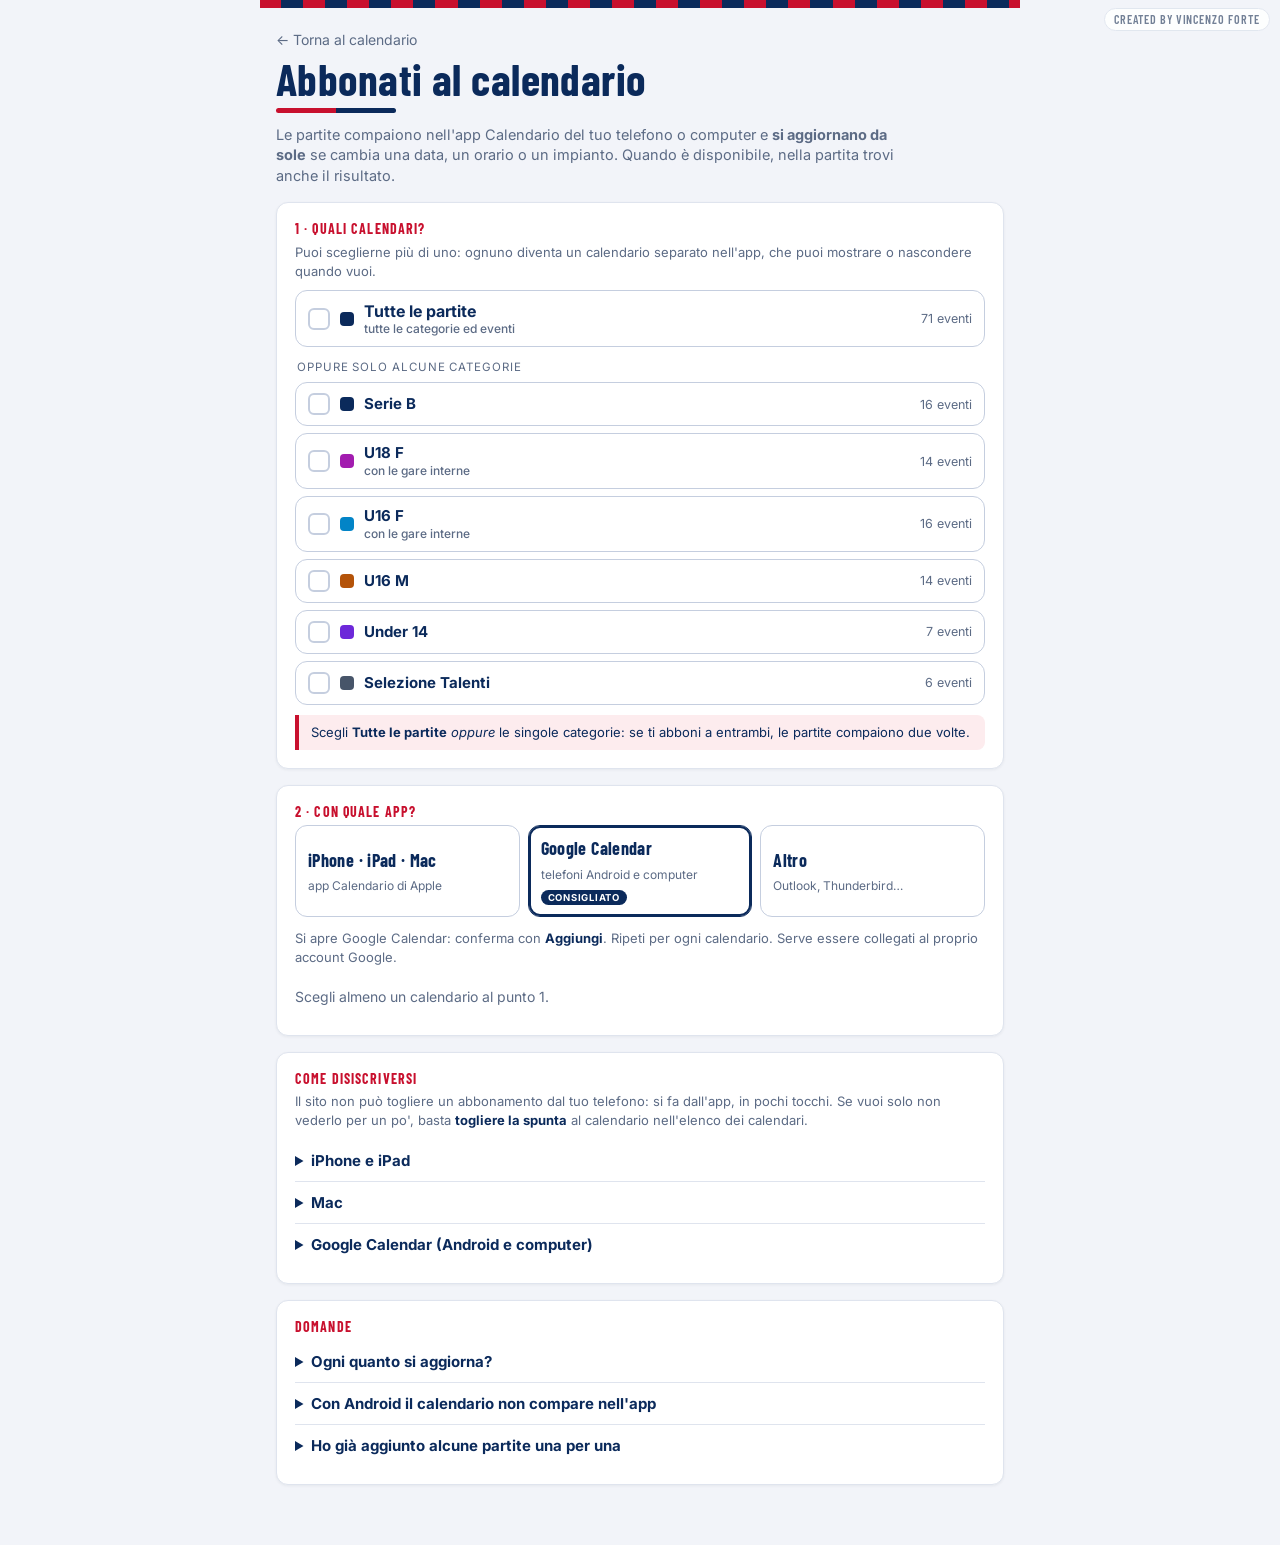
==== abbonati.html @ 2bb7a39c "Calendari da abbonamento (.ics) e pagine di anteprima - genera_ics.py: calendario.ics (tutte) + uno " ====
<!DOCTYPE html>
<html lang="it">
<head>
<meta charset="UTF-8">
<meta name="viewport" content="width=device-width, initial-scale=1, viewport-fit=cover">
<meta name="robots" content="noindex">
<title>Abbonati al calendario · HC Fondi Campionati 26-27</title>
<!-- tema (lo stesso delle altre pagine) + stile di questa pagina -->
<link rel="stylesheet" href="css/tema-rossoblu.css" id="tema">
<link rel="stylesheet" href="css/abbonati.css">
</head>
<body class="abbonati">

<a class="back" id="back" href="anteprima.html">← Torna al calendario</a>
<h1>Abbonati al calendario</h1>
<p class="lead">Le partite compaiono nell'app Calendario del tuo telefono o computer e
  <b>si aggiornano da sole</b> se cambia una data, un orario o un impianto. Quando è
  disponibile, nella partita trovi anche il risultato.</p>

<section class="card">
  <p class="stepn">1 · Quali calendari?</p>
  <p class="hint">Puoi sceglierne più di uno: ognuno diventa un calendario separato
    nell'app, che puoi mostrare o nascondere quando vuoi.</p>
  <div id="cals"></div>
  <p class="warn">Scegli <b>Tutte le partite</b> <i>oppure</i> le singole categorie:
    se ti abboni a entrambi, le partite compaiono due volte.</p>
</section>

<section class="card">
  <p class="stepn">2 · Con quale app?</p>
  <div class="apps" id="apps">
    <button type="button" class="app" data-app="apple"><b>iPhone · iPad · Mac</b><span>app Calendario di Apple</span></button>
    <button type="button" class="app" data-app="google"><b>Google Calendar</b><span>telefoni Android e computer</span></button>
    <button type="button" class="app" data-app="altro"><b>Altro</b><span>Outlook, Thunderbird…</span></button>
  </div>
  <p class="hint" id="app-hint"></p>
  <ul class="subs" id="subs"></ul>
</section>

<section class="card">
  <p class="stepn">Come disiscriversi</p>
  <p class="hint">Il sito non può togliere un abbonamento dal tuo telefono: si fa
    dall'app, in pochi tocchi. Se vuoi solo non vederlo per un po', basta
    <b>togliere la spunta</b> al calendario nell'elenco dei calendari.</p>
  <details>
    <summary>iPhone e iPad</summary>
    <ol>
      <li>Apri l'app <b>Calendario</b> e tocca <b>Calendari</b> in basso.</li>
      <li>Tocca <b>ⓘ</b> accanto a "HC Fondi · …".</li>
      <li>Scorri in fondo e tocca <b>Elimina calendario</b>.</li>
    </ol>
    <p>In alternativa: <b>Impostazioni → Calendario → Account → Calendari sottoscritti</b>,
      scegli il calendario e tocca <b>Elimina account</b>.</p>
  </details>
  <details>
    <summary>Mac</summary>
    <ol>
      <li>Apri l'app <b>Calendario</b>.</li>
      <li>Nella barra laterale fai clic destro su "HC Fondi · …".</li>
      <li>Scegli <b>Annulla iscrizione</b>.</li>
    </ol>
  </details>
  <details>
    <summary>Google Calendar (Android e computer)</summary>
    <ol>
      <li>Apri <a href="https://calendar.google.com/calendar/r/settings" target="_blank" rel="noopener">le impostazioni di Google Calendar</a>
        (dal computer o dal browser del telefono).</li>
      <li>A sinistra, sotto <b>Impostazioni per i miei calendari / Altri calendari</b>, scegli "HC Fondi · …".</li>
      <li>In fondo alla pagina tocca <b>Annulla iscrizione</b>.</li>
    </ol>
    <p>Nell'app Android si può solo nascondere il calendario: per eliminarlo serve il sito.</p>
  </details>
</section>

<section class="card">
  <p class="stepn">Domande</p>
  <details>
    <summary>Ogni quanto si aggiorna?</summary>
    <p>iPhone e Mac controllano di solito ogni poche ore (si può impostare in
      <b>Impostazioni → Calendario → Account → Calendari sottoscritti → Recupera</b>).
      Google Calendar decide da solo e può impiegare <b>fino a 24 ore</b>: per un cambio
      dell'ultimo minuto controlla sempre anche il sito.</p>
  </details>
  <details>
    <summary>Con Android il calendario non compare nell'app</summary>
    <p>Apri l'app Google Calendar → <b>Impostazioni</b> → tocca il calendario "HC Fondi · …"
      → attiva <b>Sincronizza</b>.</p>
  </details>
  <details>
    <summary>Ho già aggiunto alcune partite una per una</summary>
    <p>Gli eventi aggiunti singolarmente restano dove sono: dopo l'abbonamento puoi
      cancellarli, così non li vedi due volte.</p>
  </details>
</section>

<script>
// ==========================================================================
//  Abbonamento ai calendari .ics generati da genera_ics.py.
//  L'elenco dei calendari arriva da calendari.json (stessa cartella).
//  - iPhone/Mac: link webcal://…  (iOS chiede "Abbonati")
//  - Google:     calendar.google.com/calendar/render?cid=webcal://…
//  - Altro:      link https://… da copiare
// ==========================================================================

let CALS = [];
const chosen = new Set();
let app = "";

const esc = s => String(s ?? "").replace(/[&<>"]/g, c => ({"&":"&amp;","<":"&lt;",">":"&gt;",'"':"&quot;"}[c]));
const httpsUrl = f => new URL(f, location.href).href;
const webcalUrl = f => httpsUrl(f).replace(/^https?:/, "webcal:");
const googleUrl = f => "https://calendar.google.com/calendar/render?cid=" + webcalUrl(f);

function defaultApp(){
  const ua = navigator.userAgent;
  const apple = /iPhone|iPad|iPod|Macintosh/.test(ua) && !/Android/.test(ua);
  return apple ? "apple" : "google";
}

function renderCals(){
  const box = document.getElementById("cals");
  const all = CALS.filter(c=> c.all), cats = CALS.filter(c=> !c.all);
  const opt = c => `<label class="opt${c.all?" all":""}${chosen.has(c.key)?" on":""}">
      <input type="checkbox" value="${c.key}"${chosen.has(c.key)?" checked":""}>
      <span class="ck"></span><span class="dot ${c.key}"></span>
      <span class="nm">${esc(c.label)}${c.note?`<small>${esc(c.note)}</small>`:""}</span>
      <span class="ct">${c.count} ${c.count===1?"evento":"eventi"}</span>
    </label>`;
  box.innerHTML = all.map(opt).join("") + `<p class="sepl">oppure solo alcune categorie</p>` + cats.map(opt).join("");
}

function renderSubs(){
  const hint = document.getElementById("app-hint");
  hint.innerHTML = {
    apple: "Tocca <b>Abbonati</b> accanto a ogni calendario e conferma con <b>Abbonati</b> nella finestra che compare.",
    google: "Si apre Google Calendar: conferma con <b>Aggiungi</b>. Ripeti per ogni calendario. Serve essere collegati al proprio account Google.",
    altro: "Copia il link e incollalo nel tuo programma, nella funzione <b>Aggiungi calendario da URL</b> (o \"Iscriviti\").",
  }[app];
  document.querySelectorAll("#apps .app").forEach(b=> b.setAttribute("aria-pressed", String(b.dataset.app===app)));

  const list = CALS.filter(c=> chosen.has(c.key));
  const box = document.getElementById("subs");
  if(!list.length){ box.innerHTML = `<li class="empty-sel">Scegli almeno un calendario al punto 1.</li>`; return; }
  box.innerHTML = list.map(c=>{
    const btn = app==="altro"
      ? `<button type="button" class="go" data-copy="${esc(httpsUrl(c.file))}">Copia link</button>`
      : `<a class="go" href="${esc(app==="apple" ? webcalUrl(c.file) : googleUrl(c.file))}"${app==="google"?' target="_blank" rel="noopener"':""}>Abbonati</a>`;
    return `<li><span class="dot ${c.key}"></span>
      <span class="nm">${esc(c.label)}<small>${esc(app==="altro" ? httpsUrl(c.file) : c.count+" eventi")}</small></span>${btn}</li>`;
  }).join("");
}

async function copy(text, btn){
  try{ await navigator.clipboard.writeText(text); }
  catch(_){                                    // vecchi browser: selezione manuale
    const t = document.createElement("textarea"); t.value = text; document.body.appendChild(t);
    t.select(); try{ document.execCommand("copy"); }catch(e){} t.remove();
  }
  btn.textContent = "Copiato"; btn.classList.add("done");
}

document.getElementById("cals").addEventListener("change", e=>{
  const key = e.target.value, c = CALS.find(x=> x.key===key);
  if(e.target.checked){
    if(c.all) chosen.clear();                    // "Tutte" esclude le singole categorie
    else CALS.filter(x=> x.all).forEach(x=> chosen.delete(x.key));
    chosen.add(key);
  } else chosen.delete(key);
  renderCals(); renderSubs();
});
document.getElementById("apps").addEventListener("click", e=>{
  const b = e.target.closest(".app"); if(!b) return;
  app = b.dataset.app; renderSubs();
});
document.getElementById("subs").addEventListener("click", e=>{
  const cp = e.target.closest("[data-copy]");
  if(cp){ copy(cp.dataset.copy, cp); return; }
  const go = e.target.closest("a.go"); if(go) go.classList.add("done");
});

// "Torna al calendario": alla pagina da cui si è arrivati, se è di questo sito
try{
  const ref = document.referrer && new URL(document.referrer);
  if(ref && ref.origin===location.origin && !/abbonati\.html$/.test(ref.pathname))
    document.getElementById("back").href = ref.href;
}catch(_){}

(async function init(){
  app = defaultApp();
  // la scelta consigliata in base al dispositivo
  document.querySelector(`#apps .app[data-app="${app}"] span`).insertAdjacentHTML("afterend", `<span class="tag">consigliato</span>`);
  try{
    const res = await fetch("calendari.json", {cache:"no-store"});
    if(!res.ok) throw new Error("HTTP "+res.status);
    CALS = (await res.json()).calendars || [];
  }catch(err){
    document.getElementById("cals").innerHTML = `<p class="hint">Impossibile caricare l'elenco dei calendari (${esc(err.message)}).</p>`;
  }
  renderCals(); renderSubs();
})();

/* credito (offuscato, reinserito se rimosso) */
(function(){
  const n = new TextDecoder().decode(Uint8Array.from(atob("Y3JlYXRlZCBieSBWaW5jZW56byBGb3J0ZQ=="), c=>c.charCodeAt(0)));
  function ensure(){
    let el = document.getElementById("credit");
    if(!el){ el = document.createElement("div"); el.id = "credit"; document.body.appendChild(el); }
    if(el.textContent !== n) el.textContent = n;
  }
  ensure();
  try{ new MutationObserver(ensure).observe(document.body, {childList:true, subtree:true}); }catch(_){}
})();
</script>
</body>
</html>
---- css/tema-rossoblu.css ----
/* ==========================================================================
   TEMA ROSSOBLÙ — i colori sociali dell'HC Fondi (dal 1967, PalaFondi).
   Intestazione blu notte, accenti e partite in casa in rosso, una fascia
   a strisce verticali rosso/blu che richiama la maglia del club.
   Per regolare le tonalità basta cambiare --rosso e --blu qui sotto.
   ========================================================================== */
@import url("base.css");

:root{
  /* colori del club */
  --rosso:#C8102E;
  --rosso-scuro:#9B0C23;
  --blu:#0B2A5B;
  --blu-medio:#1C4E9C;

  --bg:#F2F4F9;
  --panel:#FFFFFF;
  --ink:#0B2A5B;
  --muted:#5C6B85;
  --line:#DFE4EE;
  --line-strong:#C5CEDF;
  --row-alt:#F8F9FC;

  --head-bg:var(--blu);
  --head-ink:#FFFFFF;

  /* "casa" = rosso del club */
  --fondi:var(--rosso);
  --fondi-tint:#FDECEE;

  /* categorie: tonalità che non si confondono col rosso "casa" */
  --serieb:var(--blu);  --serieb-t:#E3EAF6;
  --u18f:#A21CAF;       --u18f-t:#F6E6F8;
  --u16f:#0284C7;       --u16f-t:#E0F2FB;
  --u16m:#B45309;       --u16m-t:#FDF0DD;
  --u14:#6D28D9;        --u14-t:#EEE7FB;
  --interna:#0F766E;    --interna-t:#E1F1EF;
  --sel:#475569;        --sel-t:#ECEFF3;

  --today:#F2B705;
  /*--today:#C8102E;*/
  --today-ink:#2A2000;

  --mister:var(--blu-medio);

  /* strisce verticali "maglia" */
  --strisce:repeating-linear-gradient(90deg, var(--rosso) 0 22px, var(--blu) 22px 44px);
}

/* fascia a strisce in cima alla pagina */
body{
  border-top:8px solid transparent;
  border-image:var(--strisce) 1;
}

/* titolo blu con sottolineatura rosso/blu */
h1{color:var(--blu)}
h1::after{
  content:"";display:block;width:120px;height:5px;margin-top:8px;border-radius:3px;
  background:linear-gradient(90deg, var(--rosso) 0 50%, var(--blu) 50% 100%);
}
.eyebrow{color:var(--rosso)}

/* filtri */
.chip.month[aria-pressed="true"]{background:var(--rosso);border-color:var(--rosso);color:#fff}

/* tabellone: intestazione blu con filo rosso sotto */
.board{border-top:4px solid var(--rosso)}
thead th{border-bottom:3px solid var(--rosso)}
tbody th.time{color:var(--blu)}

/* card: le partite in casa hanno il bordo rosso */
.m.home{border-top-color:#F1B8C1;border-right-color:#F1B8C1;border-bottom-color:#F1B8C1}
.m.home .where.casa{background:var(--rosso);border-color:var(--rosso);color:#fff}
.m .teams .fp{color:var(--rosso)}

/* la Serie B (prima squadra) in evidenza con la doppia striscia */
.m.serieb{border-left:0;padding-left:12px;position:relative}
.m.serieb::before{
  content:"";position:absolute;left:0;top:0;bottom:0;width:6px;
  border-radius:var(--radius-card) 0 0 var(--radius-card);
  background:linear-gradient(90deg, var(--rosso) 0 50%, var(--blu) 50% 100%);
}

footer{border-top:3px solid transparent;border-image:var(--strisce) 1;padding-top:10px}
---- css/abbonati.css ----
/* ==========================================================================
   Pagina "Abbonati al calendario" (abbonati.html)
   Va collegato DOPO il file tema: usa le stesse variabili.
   ========================================================================== */

body.abbonati{max-width:760px;margin:0 auto;padding:20px 16px 60px}
.back{font-size:14px;color:var(--muted);text-decoration:none}
.back:hover{color:var(--fondi)}
body.abbonati h1{font-size:clamp(28px,7vw,44px);margin-top:8px}
.lead{color:var(--muted);font-size:14.5px;margin:12px 0 0;max-width:620px}

.card{
  background:var(--panel);border:1px solid var(--line);border-radius:var(--radius);
  box-shadow:var(--shadow);padding:16px 18px 18px;margin-top:16px;
}
.stepn{
  font-family:var(--font-display);font-weight:700;font-size:14px;letter-spacing:.08em;
  text-transform:uppercase;color:var(--fondi);margin:0 0 4px;
}
.hint{font-size:13px;color:var(--muted);margin:0 0 10px;line-height:1.45}
.hint b{color:var(--ink)}

/* ---------- passo 1: calendari (scelta multipla) ---------- */
.opt{
  display:flex;align-items:center;gap:10px;cursor:pointer;user-select:none;
  background:var(--panel);border:1.5px solid var(--line-strong);border-radius:12px;
  padding:10px 12px;margin-bottom:7px;transition:border-color .12s ease, background .12s ease;
}
.opt:hover{border-color:var(--ink)}
.opt input{position:absolute;opacity:0;pointer-events:none}
.opt .ck{
  width:22px;height:22px;border-radius:6px;border:2px solid var(--line-strong);flex:0 0 auto;
  display:flex;align-items:center;justify-content:center;color:#fff;font-size:15px;font-weight:800;
}
.opt .dot{width:14px;height:14px;border-radius:4px}
.dot.tutte{background:var(--head-bg)}
.opt .nm{font-weight:700;font-size:15px;flex:1;line-height:1.25}
.opt .nm small{display:block;font-weight:500;font-size:12px;color:var(--muted)}
.opt .ct{font-size:12.5px;color:var(--muted);white-space:nowrap}
.opt.on{border-color:var(--fondi);background:var(--fondi-tint)}
.opt.on .ck{background:var(--fondi);border-color:var(--fondi)}
.opt.on .ck::after{content:"✓"}
.opt:focus-within{outline:2px solid var(--fondi);outline-offset:2px}
.opt.all .nm{font-size:16px}
.sepl{font-size:11.5px;letter-spacing:.08em;text-transform:uppercase;color:var(--muted);margin:12px 2px 7px}

.warn{
  font-size:13px;line-height:1.45;background:var(--fondi-tint);border-left:4px solid var(--fondi);
  padding:8px 12px;border-radius:0 8px 8px 0;margin:10px 0 0;
}

/* ---------- passo 2: app ---------- */
.apps{display:grid;grid-template-columns:repeat(3,1fr);gap:8px;margin-bottom:12px}
.app{
  text-align:left;cursor:pointer;font:inherit;color:var(--ink);
  background:var(--panel);border:1.5px solid var(--line-strong);border-radius:12px;padding:10px 12px;
}
.app b{display:block;font-family:var(--font-display);font-size:18px;letter-spacing:.02em}
.app span{font-size:12px;color:var(--muted)}
.app .tag{
  display:inline-block;font-family:var(--font-body);font-size:9.5px;font-weight:700;letter-spacing:.08em;
  text-transform:uppercase;background:var(--head-bg);color:var(--head-ink);border-radius:999px;
  padding:1px 7px;margin-top:4px;
}
.app[aria-pressed="true"]{border-color:var(--head-bg);box-shadow:0 0 0 2px var(--head-bg) inset}

/* elenco dei calendari scelti con il pulsante "Abbonati" */
.subs{list-style:none;margin:0;padding:0}
.subs li{
  display:flex;align-items:center;gap:10px;padding:10px 0;border-top:1px solid var(--line);
}
.subs li:first-child{border-top:0}
.subs .nm{flex:1;font-weight:600}
.subs .nm small{display:block;font-weight:400;font-size:11.5px;color:var(--muted);
  overflow:hidden;text-overflow:ellipsis;white-space:nowrap;max-width:46vw}
.go{
  flex:0 0 auto;text-decoration:none;cursor:pointer;border:1.5px solid var(--head-bg);
  font-family:var(--font-display);font-weight:700;font-size:15px;letter-spacing:.05em;text-transform:uppercase;
  background:var(--head-bg);color:var(--head-ink);border-radius:10px;padding:9px 14px;
}
.go.done{background:var(--panel);color:var(--ok);border-color:var(--ok)}
.go.done::before{content:"✓ "}
.empty-sel{font-size:14px;color:var(--muted);padding:6px 0}

/* ---------- disiscriversi / domande ---------- */
details{border-top:1px solid var(--line);padding:10px 0}
details:first-of-type{border-top:0}
summary{cursor:pointer;font-weight:700;font-size:15px}
details ol,details ul{margin:8px 0 2px;padding-left:22px;font-size:14px;line-height:1.55}
details p{font-size:14px;line-height:1.55;margin:8px 0 0}
details a,.card a.link{color:var(--fondi)}


@media (max-width:600px){
  body.abbonati{padding:14px 12px 50px}
  .card{padding:14px 14px 16px}
  .apps{grid-template-columns:1fr}
  .app{display:flex;align-items:center;gap:10px;flex-wrap:wrap}
  .app b{font-size:17px}
  .app .tag{margin-top:0}
}
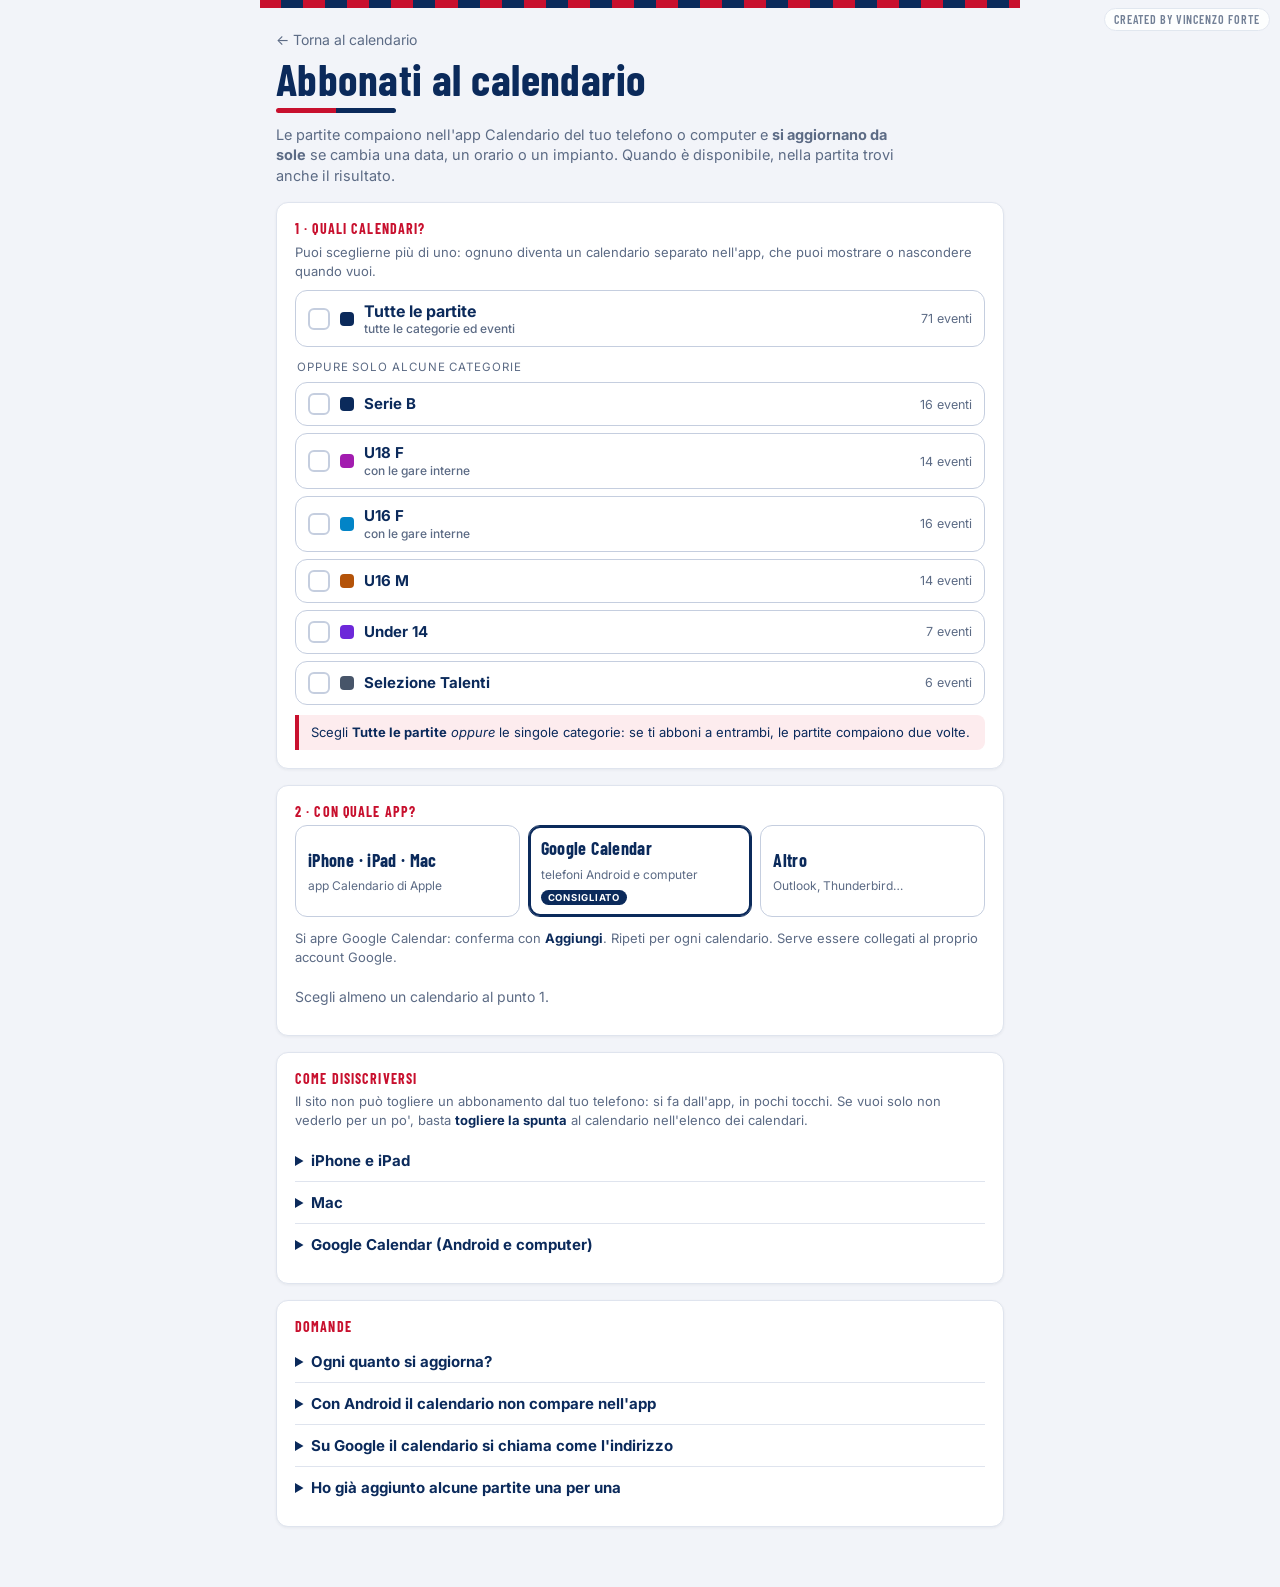
==== commit f418a845: "Abbonati: percorso Google per Android e istruzioni per rinominare - su Android l'app Google Calendar" ====
--- a/abbonati.html
+++ b/abbonati.html
@@ -35,6 +35,20 @@
   </div>
   <p class="hint" id="app-hint"></p>
   <ul class="subs" id="subs"></ul>
+  <div class="steps hidden" id="android-steps">
+    <p><b>Sul telefono Android l'app Google Calendar non permette di abbonarsi</b>: va fatto
+      una volta dal sito di Google, poi il calendario compare da solo anche nell'app.</p>
+    <ol>
+      <li>Tocca <b>Copia link</b> accanto al calendario.</li>
+      <li>Apri la pagina di Google qui sotto. Se invece si apre l'app, aprila dal browser
+        (Chrome) e attiva <b>⋮ → Sito desktop</b>.</li>
+      <li>Incolla il link nel campo <b>URL del calendario</b> e tocca <b>Aggiungi calendario</b>.
+        Ripeti per ogni calendario.</li>
+    </ol>
+    <a class="go" href="https://calendar.google.com/calendar/r/settings/addbyurl" target="_blank" rel="noopener">Apri "Aggiungi da URL" di Google</a>
+    <p class="hint">Più semplice ancora: apri questa pagina da un computer e usa
+      <b>Abbonati</b>.</p>
+  </div>
 </section>
 
 <section class="card">
@@ -83,8 +97,16 @@
   </details>
   <details>
     <summary>Con Android il calendario non compare nell'app</summary>
-    <p>Apri l'app Google Calendar → <b>Impostazioni</b> → tocca il calendario "HC Fondi · …"
-      → attiva <b>Sincronizza</b>.</p>
+    <p>Controlla prima di averlo aggiunto dal sito di Google (vedi il punto 2: dall'app non
+      si può). Poi apri l'app Google Calendar → <b>Impostazioni</b> → tocca il calendario
+      "HC Fondi · …" → attiva <b>Sincronizza</b>. La prima volta le partite possono
+      comparire anche dopo qualche ora.</p>
+  </details>
+  <details>
+    <summary>Su Google il calendario si chiama come l'indirizzo</summary>
+    <p>Google a volte usa l'indirizzo del file come nome. Per cambiarlo: da computer apri
+      <a href="https://calendar.google.com/calendar/r/settings" target="_blank" rel="noopener">le impostazioni di Google Calendar</a>,
+      scegli il calendario a sinistra e scrivi il nome che preferisci nel campo <b>Nome</b>.</p>
   </details>
   <details>
     <summary>Ho già aggiunto alcune partite una per una</summary>
@@ -98,7 +120,11 @@
 //  Abbonamento ai calendari .ics generati da genera_ics.py.
 //  L'elenco dei calendari arriva da calendari.json (stessa cartella).
 //  - iPhone/Mac: link webcal://…  (iOS chiede "Abbonati")
-//  - Google:     calendar.google.com/calendar/render?cid=webcal://…
+//  - Google:     calendar.google.com/calendar/render?cid=https%3A%2F%2F…  (indirizzo https codificato:
+//                con webcal:// in chiaro l'app Android mostrava il nome con caratteri strani)
+//                L'app Google Calendar per Android NON sa abbonarsi da indirizzo (legge cid
+//                come ID di un calendario Google e dice "importato" senza aggiungere nulla):
+//                su Android si mostrano "Copia link" + la pagina "Aggiungi da URL" di Google.
 //  - Altro:      link https://… da copiare
 // ==========================================================================
 
@@ -109,7 +135,10 @@
 const esc = s => String(s ?? "").replace(/[&<>"]/g, c => ({"&":"&amp;","<":"&lt;",">":"&gt;",'"':"&quot;"}[c]));
 const httpsUrl = f => new URL(f, location.href).href;
 const webcalUrl = f => httpsUrl(f).replace(/^https?:/, "webcal:");
-const googleUrl = f => "https://calendar.google.com/calendar/render?cid=" + webcalUrl(f);
+const googleUrl = f => "https://calendar.google.com/calendar/render?cid=" + encodeURIComponent(httpsUrl(f));
+
+// Android (o ?android=1 per provare la versione Android da computer)
+const ANDROID = /Android/i.test(navigator.userAgent) || new URLSearchParams(location.search).has("android");
 
 function defaultApp(){
   const ua = navigator.userAgent;
@@ -131,22 +160,25 @@
 
 function renderSubs(){
   const hint = document.getElementById("app-hint");
+  const mode = app==="google" && ANDROID ? "android" : app;   // Google da Android: niente link diretto
   hint.innerHTML = {
+    android: "Segui i passi qui sotto: l'app Google Calendar non permette di abbonarsi direttamente.",
     apple: "Tocca <b>Abbonati</b> accanto a ogni calendario e conferma con <b>Abbonati</b> nella finestra che compare.",
     google: "Si apre Google Calendar: conferma con <b>Aggiungi</b>. Ripeti per ogni calendario. Serve essere collegati al proprio account Google.",
     altro: "Copia il link e incollalo nel tuo programma, nella funzione <b>Aggiungi calendario da URL</b> (o \"Iscriviti\").",
-  }[app];
+  }[mode];
+  document.getElementById("android-steps").classList.toggle("hidden", mode!=="android");
   document.querySelectorAll("#apps .app").forEach(b=> b.setAttribute("aria-pressed", String(b.dataset.app===app)));
 
   const list = CALS.filter(c=> chosen.has(c.key));
   const box = document.getElementById("subs");
   if(!list.length){ box.innerHTML = `<li class="empty-sel">Scegli almeno un calendario al punto 1.</li>`; return; }
   box.innerHTML = list.map(c=>{
-    const btn = app==="altro"
+    const btn = mode==="altro" || mode==="android"
       ? `<button type="button" class="go" data-copy="${esc(httpsUrl(c.file))}">Copia link</button>`
       : `<a class="go" href="${esc(app==="apple" ? webcalUrl(c.file) : googleUrl(c.file))}"${app==="google"?' target="_blank" rel="noopener"':""}>Abbonati</a>`;
     return `<li><span class="dot ${c.key}"></span>
-      <span class="nm">${esc(c.label)}<small>${esc(app==="altro" ? httpsUrl(c.file) : c.count+" eventi")}</small></span>${btn}</li>`;
+      <span class="nm">${esc(c.label)}<small>${esc(mode==="apple" || mode==="google" ? c.count+" eventi" : httpsUrl(c.file))}</small></span>${btn}</li>`;
   }).join("");
 }
 
--- a/css/abbonati.css
+++ b/css/abbonati.css
@@ -80,6 +80,16 @@
 }
 .go.done{background:var(--panel);color:var(--ok);border-color:var(--ok)}
 .go.done::before{content:"✓ "}
+/* istruzioni per Google su Android */
+.steps{
+  margin-top:12px;padding:12px 14px;border-radius:10px;
+  background:var(--row-alt);border:1px solid var(--line);font-size:14px;line-height:1.5;
+}
+.steps p{margin:0 0 6px}
+.steps ol{margin:4px 0 12px;padding-left:22px}
+.steps .go{display:inline-block}
+.steps .hint{margin:10px 0 0}
+
 .empty-sel{font-size:14px;color:var(--muted);padding:6px 0}
 
 /* ---------- disiscriversi / domande ---------- */
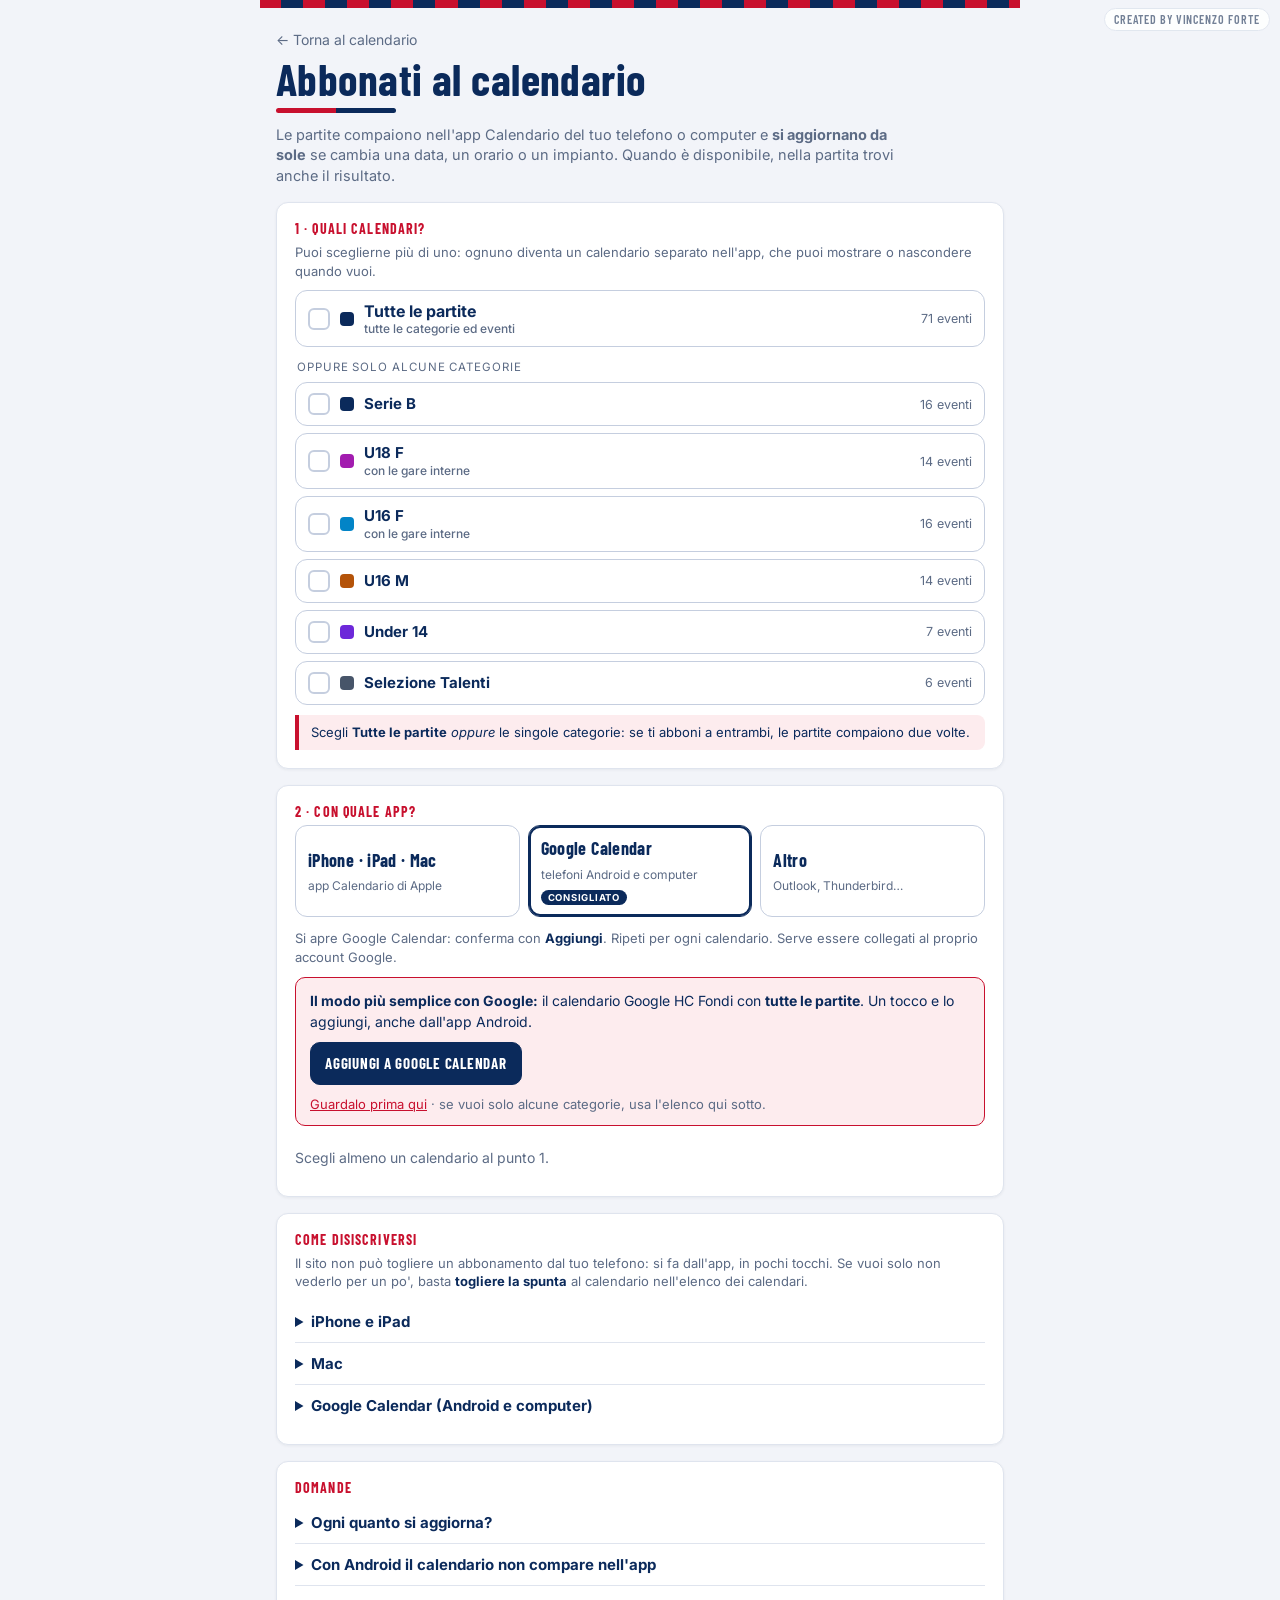
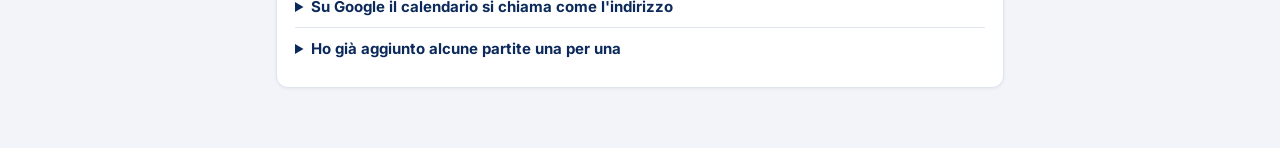
==== commit 251a1b0c: "Anteprima calendario Google condiviso e script di sincronizzazione - calendario-google.html (antepri" ====
--- a/abbonati.html
+++ b/abbonati.html
@@ -34,6 +34,13 @@
     <button type="button" class="app" data-app="altro"><b>Altro</b><span>Outlook, Thunderbird…</span></button>
   </div>
   <p class="hint" id="app-hint"></p>
+  <div class="gbox hidden" id="gbox">
+    <p><b>Il modo più semplice con Google:</b> il calendario Google HC Fondi con
+      <b>tutte le partite</b>. Un tocco e lo aggiungi, anche dall'app Android.</p>
+    <a class="go" id="gbox-add" target="_blank" rel="noopener">Aggiungi a Google Calendar</a>
+    <p class="hint"><a class="link" href="calendario-google.html">Guardalo prima qui</a> ·
+      se vuoi solo alcune categorie, usa l'elenco qui sotto.</p>
+  </div>
   <ul class="subs" id="subs"></ul>
   <div class="steps hidden" id="android-steps">
     <p><b>Sul telefono Android l'app Google Calendar non permette di abbonarsi</b>: va fatto
@@ -126,7 +133,12 @@
 //                come ID di un calendario Google e dice "importato" senza aggiungere nulla):
 //                su Android si mostrano "Copia link" + la pagina "Aggiungi da URL" di Google.
 //  - Altro:      link https://… da copiare
+//  - Google, in più: il calendario Google pubblico con tutte le partite
+//                (GOOGLE_CAL_ID, render?cid=<ID>): con un ID di calendario Google
+//                funziona anche dall'app Android. Vuoto = riquadro nascosto.
 // ==========================================================================
+
+const GOOGLE_CAL_ID = "bcbce8opp025mqrok78200b18hrtvbp3@import.calendar.google.com";
 
 let CALS = [];
 const chosen = new Set();
@@ -162,12 +174,15 @@
   const hint = document.getElementById("app-hint");
   const mode = app==="google" && ANDROID ? "android" : app;   // Google da Android: niente link diretto
   hint.innerHTML = {
-    android: "Segui i passi qui sotto: l'app Google Calendar non permette di abbonarsi direttamente.",
+    android: GOOGLE_CAL_ID
+      ? "Per tutte le partite usa il pulsante qui sotto. Per le singole categorie segui i passi più in basso: l'app Google Calendar non permette di abbonarsi a un indirizzo."
+      : "Segui i passi qui sotto: l'app Google Calendar non permette di abbonarsi direttamente.",
     apple: "Tocca <b>Abbonati</b> accanto a ogni calendario e conferma con <b>Abbonati</b> nella finestra che compare.",
     google: "Si apre Google Calendar: conferma con <b>Aggiungi</b>. Ripeti per ogni calendario. Serve essere collegati al proprio account Google.",
     altro: "Copia il link e incollalo nel tuo programma, nella funzione <b>Aggiungi calendario da URL</b> (o \"Iscriviti\").",
   }[mode];
   document.getElementById("android-steps").classList.toggle("hidden", mode!=="android");
+  document.getElementById("gbox").classList.toggle("hidden", app!=="google" || !GOOGLE_CAL_ID);
   document.querySelectorAll("#apps .app").forEach(b=> b.setAttribute("aria-pressed", String(b.dataset.app===app)));
 
   const list = CALS.filter(c=> chosen.has(c.key));
@@ -219,6 +234,8 @@
 
 (async function init(){
   app = defaultApp();
+  if(GOOGLE_CAL_ID) document.getElementById("gbox-add").href =
+    "https://calendar.google.com/calendar/render?cid=" + encodeURIComponent(GOOGLE_CAL_ID);
   // la scelta consigliata in base al dispositivo
   document.querySelector(`#apps .app[data-app="${app}"] span`).insertAdjacentHTML("afterend", `<span class="tag">consigliato</span>`);
   try{
--- a/css/abbonati.css
+++ b/css/abbonati.css
@@ -109,3 +109,22 @@
   .app b{font-size:17px}
   .app .tag{margin-top:0}
 }
+
+/* ---------- calendario Google (calendario-google.html e box in abbonati.html) ---------- */
+.gcal .card > .go{display:inline-block}
+.gcal-note{margin:10px 0 0}
+.gcal-note a,.gbox a.link{color:var(--fondi)}
+.gcal-frame{padding:8px}
+.gcal-frame iframe{display:block;width:100%;height:640px;border:0;border-radius:8px;background:#fff}
+.gcal-frame .gcal-note{padding:0 6px 4px}
+.gbox{
+  margin:0 0 12px;padding:12px 14px;border-radius:10px;
+  background:var(--fondi-tint);border:1px solid var(--fondi);font-size:14px;line-height:1.5;
+}
+.gbox p{margin:0 0 10px}
+.gbox .go{display:inline-block}
+.gbox .hint{margin:10px 0 0}
+@media (max-width:600px){
+  .gcal-frame{padding:4px}
+  .gcal-frame iframe{height:70vh;min-height:420px}
+}
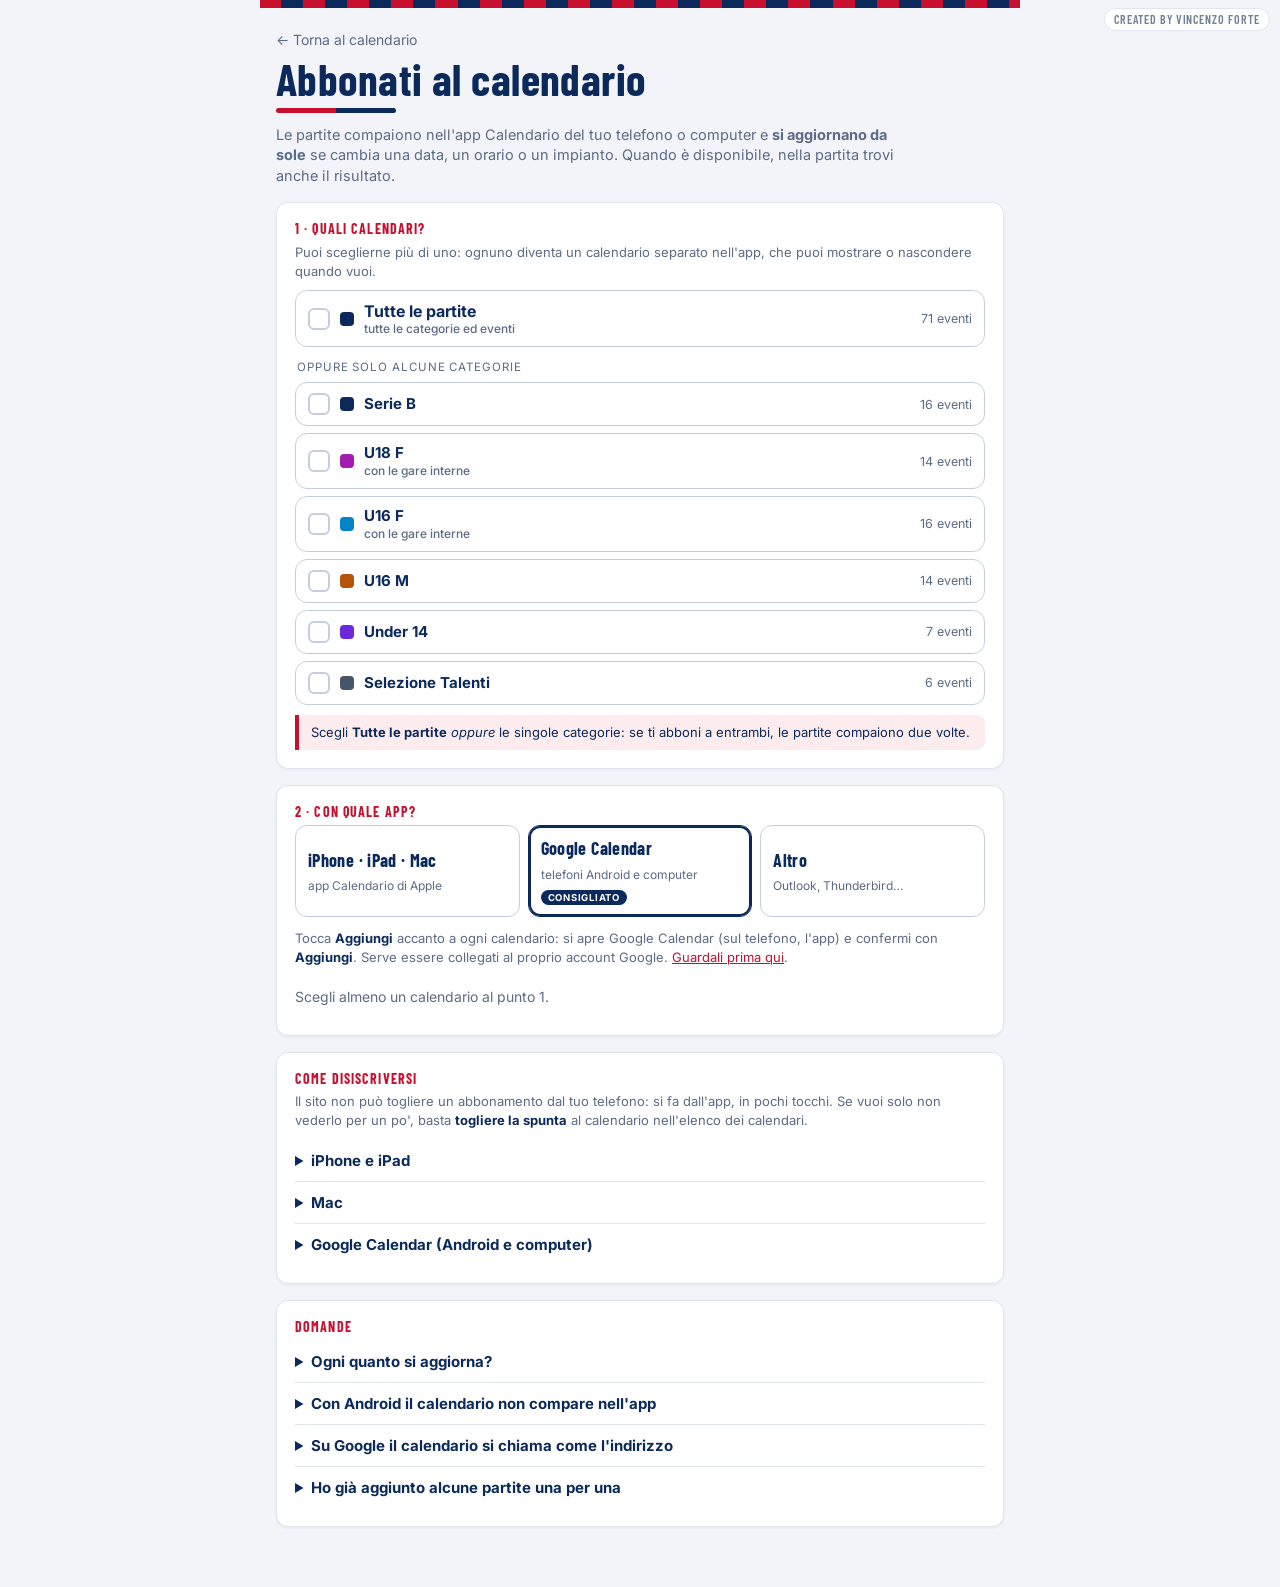
==== commit 71ee5f5c: "Anteprima: un calendario Google pubblico per ogni categoria - js/calendari-google.js: ID dei calenda" ====
--- a/abbonati.html
+++ b/abbonati.html
@@ -8,6 +8,7 @@
 <!-- tema (lo stesso delle altre pagine) + stile di questa pagina -->
 <link rel="stylesheet" href="css/tema-rossoblu.css" id="tema">
 <link rel="stylesheet" href="css/abbonati.css">
+<script src="js/calendari-google.js"></script>
 </head>
 <body class="abbonati">
 
@@ -34,13 +35,6 @@
     <button type="button" class="app" data-app="altro"><b>Altro</b><span>Outlook, Thunderbird…</span></button>
   </div>
   <p class="hint" id="app-hint"></p>
-  <div class="gbox hidden" id="gbox">
-    <p><b>Il modo più semplice con Google:</b> il calendario Google HC Fondi con
-      <b>tutte le partite</b>. Un tocco e lo aggiungi, anche dall'app Android.</p>
-    <a class="go" id="gbox-add" target="_blank" rel="noopener">Aggiungi a Google Calendar</a>
-    <p class="hint"><a class="link" href="calendario-google.html">Guardalo prima qui</a> ·
-      se vuoi solo alcune categorie, usa l'elenco qui sotto.</p>
-  </div>
   <ul class="subs" id="subs"></ul>
   <div class="steps hidden" id="android-steps">
     <p><b>Sul telefono Android l'app Google Calendar non permette di abbonarsi</b>: va fatto
@@ -133,12 +127,13 @@
 //                come ID di un calendario Google e dice "importato" senza aggiungere nulla):
 //                su Android si mostrano "Copia link" + la pagina "Aggiungi da URL" di Google.
 //  - Altro:      link https://… da copiare
-//  - Google, in più: il calendario Google pubblico con tutte le partite
-//                (GOOGLE_CAL_ID, render?cid=<ID>): con un ID di calendario Google
-//                funziona anche dall'app Android. Vuoto = riquadro nascosto.
+//  - Google, se il calendario ha un calendario Google pubblico (js/calendari-google.js):
+//                render?cid=<ID Google>. Così funziona anche dall'app Android,
+//                che legge cid proprio come ID di un calendario Google.
 // ==========================================================================
 
-const GOOGLE_CAL_ID = "bcbce8opp025mqrok78200b18hrtvbp3@import.calendar.google.com";
+const GID = window.GOOGLE_CAL_IDS || {};
+const googleIdUrl = id => "https://calendar.google.com/calendar/render?cid=" + encodeURIComponent(id);
 
 let CALS = [];
 const chosen = new Set();
@@ -172,28 +167,32 @@
 
 function renderSubs(){
   const hint = document.getElementById("app-hint");
-  const mode = app==="google" && ANDROID ? "android" : app;   // Google da Android: niente link diretto
-  hint.innerHTML = {
-    android: GOOGLE_CAL_ID
-      ? "Per tutte le partite usa il pulsante qui sotto. Per le singole categorie segui i passi più in basso: l'app Google Calendar non permette di abbonarsi a un indirizzo."
-      : "Segui i passi qui sotto: l'app Google Calendar non permette di abbonarsi direttamente.",
+  const list = CALS.filter(c=> chosen.has(c.key));
+  const gid = c => app==="google" && GID[c.key];          // calendario Google pubblico
+  const mode = app==="google" && ANDROID ? "android" : app; // Google da Android: niente link .ics diretto
+  const tutti = list.length > 0 && list.every(gid);
+  const copia = mode==="android" && list.some(c=> !gid(c));
+  hint.innerHTML = app==="google" && (tutti || !list.length) && Object.values(GID).some(Boolean)
+    ? "Tocca <b>Aggiungi</b> accanto a ogni calendario: si apre Google Calendar (sul telefono, l'app) e confermi con <b>Aggiungi</b>. Serve essere collegati al proprio account Google. <a class=\"link\" href=\"calendario-google.html\">Guardali prima qui</a>."
+    : {
+    android: "Segui i passi qui sotto: l'app Google Calendar non permette di abbonarsi a un indirizzo.",
     apple: "Tocca <b>Abbonati</b> accanto a ogni calendario e conferma con <b>Abbonati</b> nella finestra che compare.",
     google: "Si apre Google Calendar: conferma con <b>Aggiungi</b>. Ripeti per ogni calendario. Serve essere collegati al proprio account Google.",
     altro: "Copia il link e incollalo nel tuo programma, nella funzione <b>Aggiungi calendario da URL</b> (o \"Iscriviti\").",
   }[mode];
-  document.getElementById("android-steps").classList.toggle("hidden", mode!=="android");
-  document.getElementById("gbox").classList.toggle("hidden", app!=="google" || !GOOGLE_CAL_ID);
+  document.getElementById("android-steps").classList.toggle("hidden", !copia);
   document.querySelectorAll("#apps .app").forEach(b=> b.setAttribute("aria-pressed", String(b.dataset.app===app)));
 
-  const list = CALS.filter(c=> chosen.has(c.key));
   const box = document.getElementById("subs");
   if(!list.length){ box.innerHTML = `<li class="empty-sel">Scegli almeno un calendario al punto 1.</li>`; return; }
   box.innerHTML = list.map(c=>{
-    const btn = mode==="altro" || mode==="android"
+    const btn = gid(c)
+      ? `<a class="go" href="${esc(googleIdUrl(gid(c)))}" target="_blank" rel="noopener">Aggiungi</a>`
+      : mode==="altro" || mode==="android"
       ? `<button type="button" class="go" data-copy="${esc(httpsUrl(c.file))}">Copia link</button>`
       : `<a class="go" href="${esc(app==="apple" ? webcalUrl(c.file) : googleUrl(c.file))}"${app==="google"?' target="_blank" rel="noopener"':""}>Abbonati</a>`;
     return `<li><span class="dot ${c.key}"></span>
-      <span class="nm">${esc(c.label)}<small>${esc(mode==="apple" || mode==="google" ? c.count+" eventi" : httpsUrl(c.file))}</small></span>${btn}</li>`;
+      <span class="nm">${esc(c.label)}<small>${esc(gid(c) || mode==="apple" || mode==="google" ? c.count+" eventi" : httpsUrl(c.file))}</small></span>${btn}</li>`;
   }).join("");
 }
 
@@ -234,8 +233,6 @@
 
 (async function init(){
   app = defaultApp();
-  if(GOOGLE_CAL_ID) document.getElementById("gbox-add").href =
-    "https://calendar.google.com/calendar/render?cid=" + encodeURIComponent(GOOGLE_CAL_ID);
   // la scelta consigliata in base al dispositivo
   document.querySelector(`#apps .app[data-app="${app}"] span`).insertAdjacentHTML("afterend", `<span class="tag">consigliato</span>`);
   try{
--- a/css/abbonati.css
+++ b/css/abbonati.css
@@ -110,21 +110,23 @@
   .app .tag{margin-top:0}
 }
 
-/* ---------- calendario Google (calendario-google.html e box in abbonati.html) ---------- */
+/* ---------- calendario Google (calendario-google.html) ---------- */
 .gcal .card > .go{display:inline-block}
 .gcal-note{margin:10px 0 0}
-.gcal-note a,.gbox a.link{color:var(--fondi)}
+.gcal-note a,#app-hint a.link{color:var(--fondi)}
 .gcal-frame{padding:8px}
 .gcal-frame iframe{display:block;width:100%;height:640px;border:0;border-radius:8px;background:#fff}
 .gcal-frame .gcal-note{padding:0 6px 4px}
-.gbox{
-  margin:0 0 12px;padding:12px 14px;border-radius:10px;
-  background:var(--fondi-tint);border:1px solid var(--fondi);font-size:14px;line-height:1.5;
-}
-.gbox p{margin:0 0 10px}
-.gbox .go{display:inline-block}
-.gbox .hint{margin:10px 0 0}
 @media (max-width:600px){
   .gcal-frame{padding:4px}
   .gcal-frame iframe{height:70vh;min-height:420px}
 }
+/* scelta del calendario da vedere */
+.gsel{display:flex;flex-wrap:wrap;gap:6px;margin:0 0 12px}
+.gsel:empty{display:none}
+.gsel button{
+  display:inline-flex;align-items:center;gap:6px;cursor:pointer;font:inherit;font-size:13.5px;font-weight:600;
+  color:var(--ink);background:var(--panel);border:1.5px solid var(--line-strong);border-radius:999px;padding:5px 11px;
+}
+.gsel .dot{width:10px;height:10px;border-radius:3px}
+.gsel button[aria-pressed="true"]{border-color:var(--fondi);background:var(--fondi-tint)}
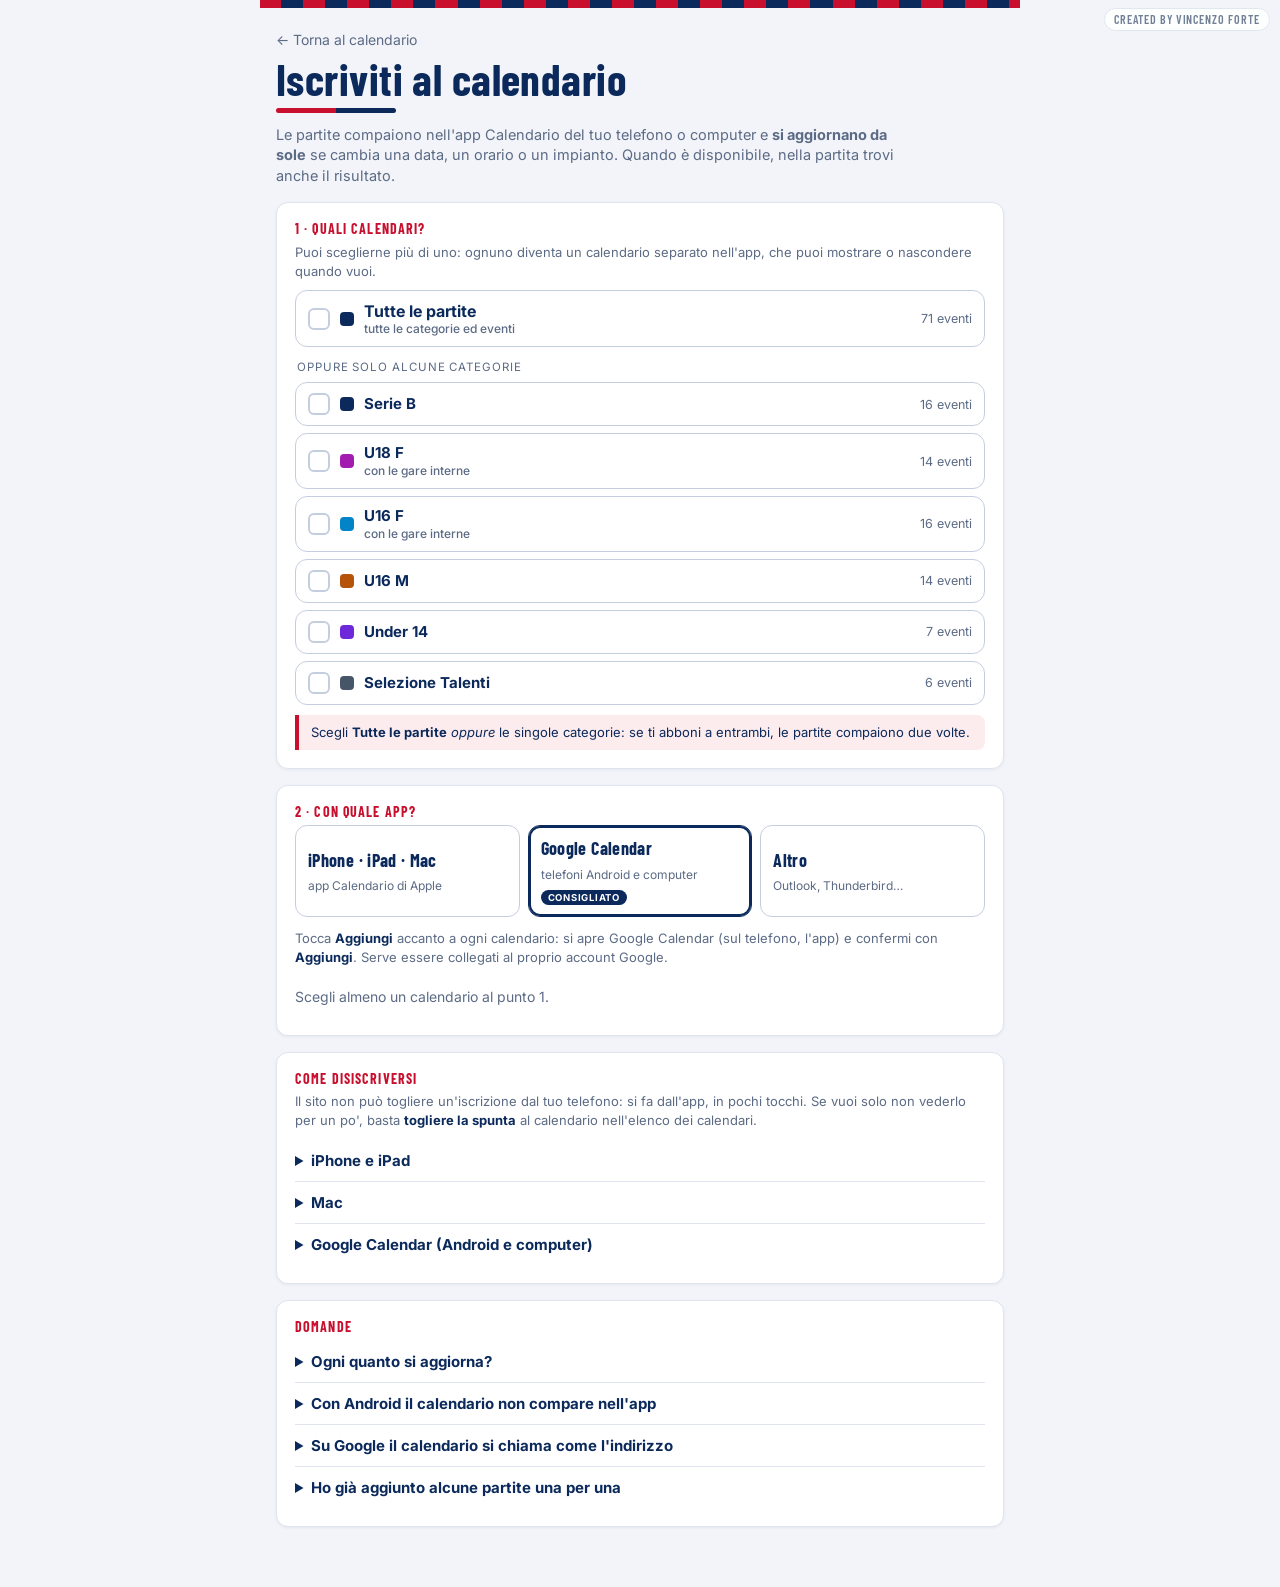
==== commit 408e458b: "Anteprima: "Iscriviti al calendario" e pagina Calendario Google nascosta - "Abbonati" -> "Iscriviti"" ====
--- a/abbonati.html
+++ b/abbonati.html
@@ -4,7 +4,7 @@
 <meta charset="UTF-8">
 <meta name="viewport" content="width=device-width, initial-scale=1, viewport-fit=cover">
 <meta name="robots" content="noindex">
-<title>Abbonati al calendario · HC Fondi Campionati 26-27</title>
+<title>Iscriviti al calendario · HC Fondi Campionati 26-27</title>
 <!-- tema (lo stesso delle altre pagine) + stile di questa pagina -->
 <link rel="stylesheet" href="css/tema-rossoblu.css" id="tema">
 <link rel="stylesheet" href="css/abbonati.css">
@@ -13,7 +13,7 @@
 <body class="abbonati">
 
 <a class="back" id="back" href="anteprima.html">← Torna al calendario</a>
-<h1>Abbonati al calendario</h1>
+<h1>Iscriviti al calendario</h1>
 <p class="lead">Le partite compaiono nell'app Calendario del tuo telefono o computer e
   <b>si aggiornano da sole</b> se cambia una data, un orario o un impianto. Quando è
   disponibile, nella partita trovi anche il risultato.</p>
@@ -48,13 +48,13 @@
     </ol>
     <a class="go" href="https://calendar.google.com/calendar/r/settings/addbyurl" target="_blank" rel="noopener">Apri "Aggiungi da URL" di Google</a>
     <p class="hint">Più semplice ancora: apri questa pagina da un computer e usa
-      <b>Abbonati</b>.</p>
+      <b>Iscriviti</b>.</p>
   </div>
 </section>
 
 <section class="card">
   <p class="stepn">Come disiscriversi</p>
-  <p class="hint">Il sito non può togliere un abbonamento dal tuo telefono: si fa
+  <p class="hint">Il sito non può togliere un'iscrizione dal tuo telefono: si fa
     dall'app, in pochi tocchi. Se vuoi solo non vederlo per un po', basta
     <b>togliere la spunta</b> al calendario nell'elenco dei calendari.</p>
   <details>
@@ -111,7 +111,7 @@
   </details>
   <details>
     <summary>Ho già aggiunto alcune partite una per una</summary>
-    <p>Gli eventi aggiunti singolarmente restano dove sono: dopo l'abbonamento puoi
+    <p>Gli eventi aggiunti singolarmente restano dove sono: dopo l'iscrizione puoi
       cancellarli, così non li vedi due volte.</p>
   </details>
 </section>
@@ -173,10 +173,10 @@
   const tutti = list.length > 0 && list.every(gid);
   const copia = mode==="android" && list.some(c=> !gid(c));
   hint.innerHTML = app==="google" && (tutti || !list.length) && Object.values(GID).some(Boolean)
-    ? "Tocca <b>Aggiungi</b> accanto a ogni calendario: si apre Google Calendar (sul telefono, l'app) e confermi con <b>Aggiungi</b>. Serve essere collegati al proprio account Google. <a class=\"link\" href=\"calendario-google.html\">Guardali prima qui</a>."
+    ? "Tocca <b>Aggiungi</b> accanto a ogni calendario: si apre Google Calendar (sul telefono, l'app) e confermi con <b>Aggiungi</b>. Serve essere collegati al proprio account Google."
     : {
     android: "Segui i passi qui sotto: l'app Google Calendar non permette di abbonarsi a un indirizzo.",
-    apple: "Tocca <b>Abbonati</b> accanto a ogni calendario e conferma con <b>Abbonati</b> nella finestra che compare.",
+    apple: "Tocca <b>Iscriviti</b> accanto a ogni calendario e conferma con <b>Abbonati</b> nella finestra che compare.",
     google: "Si apre Google Calendar: conferma con <b>Aggiungi</b>. Ripeti per ogni calendario. Serve essere collegati al proprio account Google.",
     altro: "Copia il link e incollalo nel tuo programma, nella funzione <b>Aggiungi calendario da URL</b> (o \"Iscriviti\").",
   }[mode];
@@ -190,7 +190,7 @@
       ? `<a class="go" href="${esc(googleIdUrl(gid(c)))}" target="_blank" rel="noopener">Aggiungi</a>`
       : mode==="altro" || mode==="android"
       ? `<button type="button" class="go" data-copy="${esc(httpsUrl(c.file))}">Copia link</button>`
-      : `<a class="go" href="${esc(app==="apple" ? webcalUrl(c.file) : googleUrl(c.file))}"${app==="google"?' target="_blank" rel="noopener"':""}>Abbonati</a>`;
+      : `<a class="go" href="${esc(app==="apple" ? webcalUrl(c.file) : googleUrl(c.file))}"${app==="google"?' target="_blank" rel="noopener"':""}>Iscriviti</a>`;
     return `<li><span class="dot ${c.key}"></span>
       <span class="nm">${esc(c.label)}<small>${esc(gid(c) || mode==="apple" || mode==="google" ? c.count+" eventi" : httpsUrl(c.file))}</small></span>${btn}</li>`;
   }).join("");
